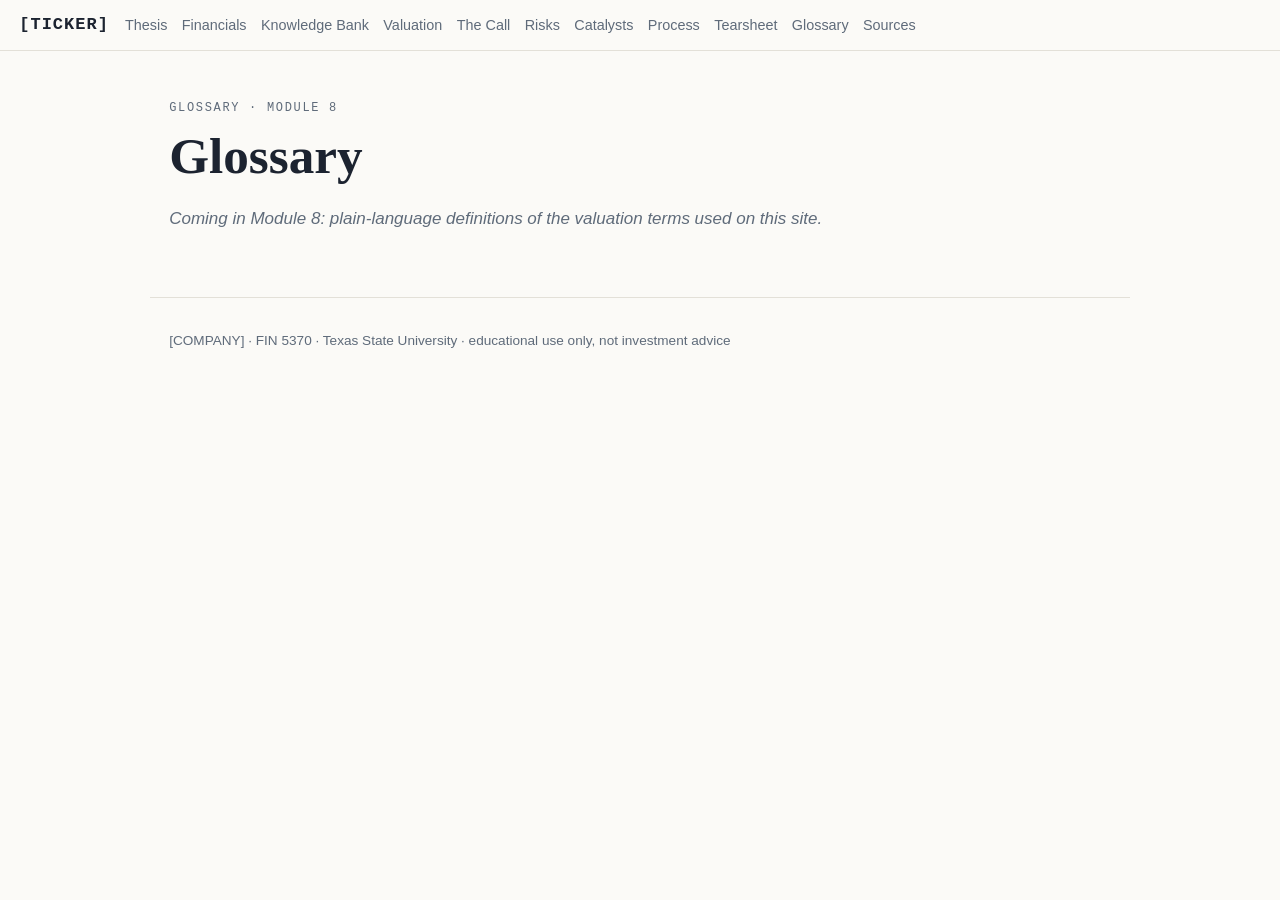
==== site/glossary.html @ bc648e72 "Initial commit" ====
<!doctype html>
<html lang="en">
<head>
  <meta charset="utf-8">
  <meta name="viewport" content="width=device-width, initial-scale=1">
  <title>Glossary</title>
  <link rel="stylesheet" href="styles.css">
</head>
<body>
  <header class="topbar">
    <a class="brand" href="index.html" data-bind="ticker">TICKER</a>
    <nav class="nav" aria-label="Sections">
      <a href="index.html#thesis">Thesis</a>
      <a href="index.html#financials">Financials</a>
      <a href="vault.html">Knowledge Bank</a>
      <a href="index.html#valuation">Valuation</a>
      <a href="index.html#the-call">The Call</a>
      <a href="index.html#risks">Risks</a>
      <a href="index.html#catalysts">Catalysts</a>
      <a href="index.html#process">Process</a>
      <a href="tearsheet.html">Tearsheet</a>
      <a href="glossary.html">Glossary</a>
      <a href="sources.html">Sources</a>
    </nav>
  </header>
  <main class="page">
    <p class="section-label">Glossary · Module 8</p>
    <h1>Glossary</h1>
    <p class="coming">Coming in Module 8: plain-language definitions of the valuation terms used on this site.</p><dl class="glossary"></dl>
  </main>
  <footer class="footer">
    <span data-bind="footerLeft"></span>
    <span data-bind="footerRight"></span>
  </footer>
  <script src="data/financials.js"></script>
  <script src="content.js"></script>
  <script src="app.js"></script>
</body>
</html>
---- site/styles.css ----
/* Change the look of the whole site by editing these variables. */
:root {
  --bg: #fbfaf7;
  --surface: #ffffff;
  --ink: #1c2330;
  --muted: #5f6b7a;
  --line: #e3e0d8;
  --accent: #1f5f8b;
  --accent-ink: #ffffff;
  --reported: #2b7a4b;
  --derived: #b7791f;
  --estimate: #9b3d3d;
  --font-display: Georgia, "Times New Roman", serif;
  --font-body: -apple-system, BlinkMacSystemFont, "Segoe UI", Roboto, Helvetica, Arial, sans-serif;
  --font-mono: "SFMono-Regular", Consolas, "Liberation Mono", Menlo, monospace;
  --max: 980px;
}

* { box-sizing: border-box; }
[hidden] { display: none !important; }
html { scroll-behavior: smooth; scroll-padding-top: 64px; }
body {
  margin: 0;
  background: var(--bg);
  color: var(--ink);
  font-family: var(--font-body);
  font-size: 17px;
  line-height: 1.55;
}
a { color: var(--accent); }
h1, h2, h3 { font-family: var(--font-display); font-weight: 600; line-height: 1.15; margin: 0 0 0.4em; }
h1 { font-size: clamp(2rem, 5vw, 3.2rem); }
h2 { font-size: clamp(1.5rem, 3vw, 2.1rem); }
h3 { font-size: 1.15rem; }
p { margin: 0 0 1em; }
table { border-collapse: collapse; width: 100%; font-size: 0.95rem; }
th, td { text-align: left; padding: 0.45rem 0.6rem; border-bottom: 1px solid var(--line); vertical-align: top; }
th { color: var(--muted); font-weight: 600; font-size: 0.85rem; letter-spacing: 0.02em; }
td.num, th.num { text-align: right; font-variant-numeric: tabular-nums; }
.table-wrap { overflow-x: auto; }

.topbar {
  position: sticky; top: 0; z-index: 10;
  display: flex; align-items: center; gap: 1rem;
  padding: 0.6rem 1.2rem;
  background: rgba(251, 250, 247, 0.92);
  backdrop-filter: blur(6px);
  border-bottom: 1px solid var(--line);
}
.brand { font-family: var(--font-mono); font-weight: 700; text-decoration: none; color: var(--ink); letter-spacing: 0.06em; }
.nav { display: flex; gap: 0.9rem; overflow-x: auto; white-space: nowrap; }
.nav a { color: var(--muted); text-decoration: none; font-size: 0.9rem; padding: 0.25rem 0; }
.nav a.active, .nav a:hover { color: var(--ink); border-bottom: 2px solid var(--accent); }

.hero { max-width: var(--max); margin: 0 auto; padding: 5rem 1.2rem 3rem; }
.eyebrow { font-family: var(--font-mono); font-size: 0.75rem; letter-spacing: 0.14em; text-transform: uppercase; color: var(--muted); }
.hero-meta { color: var(--muted); display: flex; gap: 0.6rem; align-items: center; flex-wrap: wrap; }
.dot { width: 4px; height: 4px; border-radius: 50%; background: var(--muted); display: inline-block; }
.hero-thesis { font-size: 1.35rem; max-width: 40ch; margin-top: 1.2rem; }
.hero-team { color: var(--muted); }
.hero-call { display: inline-block; margin-top: 0.5rem; padding: 0.35rem 0.8rem; border-radius: 999px; background: var(--accent); color: var(--accent-ink); font-weight: 600; }

.section { border-top: 1px solid var(--line); }
.section-inner { max-width: var(--max); margin: 0 auto; padding: 3.5rem 1.2rem; }
.section-label { font-family: var(--font-mono); font-size: 0.75rem; letter-spacing: 0.14em; text-transform: uppercase; color: var(--muted); margin-bottom: 0.6rem; }
.headline { max-width: 26ch; }
.lede { font-size: 1.1rem; max-width: 60ch; color: var(--ink); }
.coming { color: var(--muted); font-style: italic; }
.blocks { display: grid; grid-template-columns: repeat(auto-fit, minmax(240px, 1fr)); gap: 1.2rem; margin: 1.5rem 0; }
.block { background: var(--surface); border: 1px solid var(--line); border-radius: 8px; padding: 1rem 1.1rem; }
.block h3 { margin-bottom: 0.4rem; }
.block p { margin: 0; color: var(--ink); }
.facts { display: flex; flex-wrap: wrap; gap: 0.7rem; margin: 1rem 0 1.5rem; }
.fact { background: var(--surface); border: 1px solid var(--line); border-radius: 8px; padding: 0.6rem 0.9rem; min-width: 150px; }
.fact .value { font-family: var(--font-display); font-size: 1.6rem; display: block; }
.fact .label { color: var(--muted); font-size: 0.85rem; display: block; }
.fact .source { font-family: var(--font-mono); font-size: 0.7rem; color: var(--accent); display: block; margin-top: 0.25rem; }
.tier { display: inline-block; font-family: var(--font-mono); font-size: 0.65rem; letter-spacing: 0.08em; text-transform: uppercase; padding: 0.1rem 0.4rem; border-radius: 4px; color: #fff; margin-left: 0.3rem; vertical-align: middle; }
.tier-R { background: var(--reported); }
.tier-D { background: var(--derived); }
.tier-E { background: var(--estimate); }
.so-what { border-left: 3px solid var(--accent); padding-left: 0.9rem; color: var(--ink); font-size: 1.05rem; max-width: 60ch; }
.still-need { margin-top: 1.5rem; font-size: 0.9rem; color: var(--muted); }
.still-need summary { cursor: pointer; }

.controls { display: grid; grid-template-columns: repeat(auto-fit, minmax(200px, 1fr)); gap: 1rem; margin: 1rem 0; }
.control label { display: block; font-size: 0.85rem; color: var(--muted); }
.control output { font-family: var(--font-mono); font-size: 0.9rem; }
input[type="range"] { width: 100%; accent-color: var(--accent); }

.footer { max-width: var(--max); margin: 0 auto; padding: 2rem 1.2rem 3rem; display: flex; justify-content: space-between; gap: 1rem; flex-wrap: wrap; color: var(--muted); font-size: 0.85rem; border-top: 1px solid var(--line); }

.page { max-width: var(--max); margin: 0 auto; padding: 3rem 1.2rem; }
dl.glossary dt { font-weight: 600; margin-top: 1rem; }
dl.glossary dd { margin: 0.2rem 0 0; color: var(--ink); max-width: 70ch; }

@media (max-width: 640px) {
  body { font-size: 16px; }
  .hero { padding-top: 3rem; }
  .topbar { padding: 0.5rem 0.8rem; }
}

/* shared pieces for the interactive sections */
.btn { font: inherit; font-size: 0.85rem; padding: 0.4rem 0.8rem; border: 1px solid var(--line); background: var(--surface); border-radius: 6px; cursor: pointer; color: var(--ink); }
.btn:hover { border-color: var(--accent); color: var(--accent); }
tr.total td { font-weight: 600; border-top: 2px solid var(--ink); }
.bars { display: flex; gap: 0.6rem; align-items: flex-end; height: 160px; margin: 1.2rem 0 0.4rem; padding-bottom: 1.6rem; position: relative; }
.bar { flex: 1; display: flex; flex-direction: column; justify-content: flex-end; height: 100%; position: relative; }
.bar-fill { background: var(--accent); border-radius: 4px 4px 0 0; min-height: 2px; }
.bar-label { position: absolute; bottom: -1.5rem; left: 0; right: 0; text-align: center; font-family: var(--font-mono); font-size: 0.7rem; color: var(--muted); white-space: nowrap; }
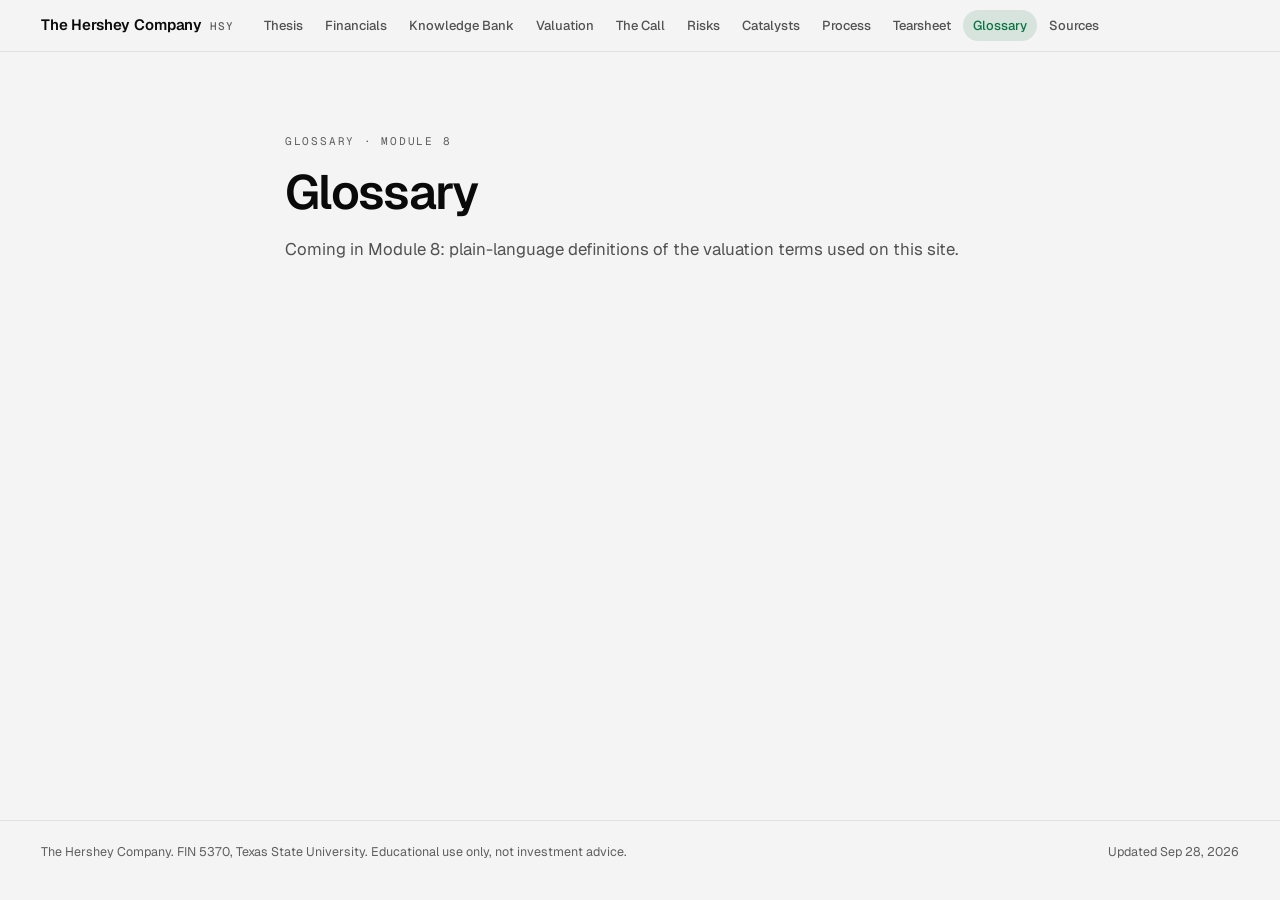
==== commit 9f80bbda: "Module 3: file M2 and M3 memos into the vault (S10 to S14, 29 notes), Knowledge Bank live with topic" ====
--- a/site/glossary.html
+++ b/site/glossary.html
@@ -4,11 +4,14 @@
   <meta charset="utf-8">
   <meta name="viewport" content="width=device-width, initial-scale=1">
   <title>Glossary</title>
+  <link rel="preconnect" href="https://fonts.googleapis.com">
+  <link rel="preconnect" href="https://fonts.gstatic.com" crossorigin>
+  <link rel="stylesheet" href="https://fonts.googleapis.com/css2?family=Geist:wght@400;500;600&family=Geist+Mono:wght@400;500&display=swap">
   <link rel="stylesheet" href="styles.css">
 </head>
 <body>
   <header class="topbar">
-    <a class="brand" href="index.html" data-bind="ticker">TICKER</a>
+    <a class="brand" href="index.html"><span class="name" data-bind="companyName">Company</span><span class="tick" data-bind="ticker">TICKER</span></a>
     <nav class="nav" aria-label="Sections">
       <a href="index.html#thesis">Thesis</a>
       <a href="index.html#financials">Financials</a>
@@ -22,6 +25,7 @@
       <a href="glossary.html">Glossary</a>
       <a href="sources.html">Sources</a>
     </nav>
+    <span class="bar-price" data-bind="barPrice"></span>
   </header>
   <main class="page">
     <p class="section-label">Glossary · Module 8</p>
--- a/site/styles.css
+++ b/site/styles.css
@@ -1,110 +1,247 @@
-/* Change the look of the whole site by editing these variables. */
+/* One palette for the whole site, the Knowledge Bank included (vault.css reads these tokens).
+   Change a token here and every page follows. Brief: skills/site-design/DESIGN.md. */
 :root {
-  --bg: #fbfaf7;
-  --surface: #ffffff;
-  --ink: #1c2330;
-  --muted: #5f6b7a;
-  --line: #e3e0d8;
-  --accent: #1f5f8b;
-  --accent-ink: #ffffff;
-  --reported: #2b7a4b;
-  --derived: #b7791f;
-  --estimate: #9b3d3d;
-  --font-display: Georgia, "Times New Roman", serif;
-  --font-body: -apple-system, BlinkMacSystemFont, "Segoe UI", Roboto, Helvetica, Arial, sans-serif;
-  --font-mono: "SFMono-Regular", Consolas, "Liberation Mono", Menlo, monospace;
-  --max: 980px;
-}
-
-* { box-sizing: border-box; }
+  --bg: #f4f4f4; --bg-deep: #ededed; --surface: #ffffff;
+  --ink: #0a0a0a; --ink-2: #404040; --fg-dim: #525252; --fg-mute: #5f5f5f;
+  --line: rgba(10, 10, 10, 0.08); --line-strong: rgba(10, 10, 10, 0.16);
+  --accent: #0b7340; --accent-soft: rgba(11, 115, 64, 0.12);
+  --reported: #2b7a4b; --derived: #93600f; --estimate: #9b3d3d;
+  --sans: "Geist", system-ui, -apple-system, "Segoe UI", sans-serif;
+  --mono: "Geist Mono", ui-monospace, Menlo, monospace;
+  --radius: 14px;
+  --bar-h: 52px;
+  --gutter: clamp(16px, 3.2vw, 48px);
+  --slide-h: calc(100vh - var(--bar-h));
+  --shadow: 0 1px 2px rgba(10, 10, 10, 0.04), 0 14px 36px -18px rgba(10, 10, 10, 0.18);
+}
+@supports (height: 100svh) { :root { --slide-h: calc(100svh - var(--bar-h)); } }
+
+/* ---------- base ---------- */
+*, *::before, *::after { box-sizing: border-box; }
 [hidden] { display: none !important; }
-html { scroll-behavior: smooth; scroll-padding-top: 64px; }
-body {
-  margin: 0;
-  background: var(--bg);
-  color: var(--ink);
-  font-family: var(--font-body);
-  font-size: 17px;
-  line-height: 1.55;
-}
+html { scroll-padding-top: var(--bar-h); -webkit-text-size-adjust: 100%; }
+@media (prefers-reduced-motion: no-preference) { html { scroll-behavior: smooth; } }
+body { margin: 0; background: var(--bg); color: var(--ink); font-family: var(--sans); font-size: 16px; line-height: 1.5;
+  -webkit-font-smoothing: antialiased; }
+body.kb { line-height: normal; }
 a { color: var(--accent); }
-h1, h2, h3 { font-family: var(--font-display); font-weight: 600; line-height: 1.15; margin: 0 0 0.4em; }
-h1 { font-size: clamp(2rem, 5vw, 3.2rem); }
-h2 { font-size: clamp(1.5rem, 3vw, 2.1rem); }
-h3 { font-size: 1.15rem; }
-p { margin: 0 0 1em; }
-table { border-collapse: collapse; width: 100%; font-size: 0.95rem; }
-th, td { text-align: left; padding: 0.45rem 0.6rem; border-bottom: 1px solid var(--line); vertical-align: top; }
-th { color: var(--muted); font-weight: 600; font-size: 0.85rem; letter-spacing: 0.02em; }
-td.num, th.num { text-align: right; font-variant-numeric: tabular-nums; }
-.table-wrap { overflow-x: auto; }
-
-.topbar {
-  position: sticky; top: 0; z-index: 10;
-  display: flex; align-items: center; gap: 1rem;
-  padding: 0.6rem 1.2rem;
-  background: rgba(251, 250, 247, 0.92);
-  backdrop-filter: blur(6px);
-  border-bottom: 1px solid var(--line);
-}
-.brand { font-family: var(--font-mono); font-weight: 700; text-decoration: none; color: var(--ink); letter-spacing: 0.06em; }
-.nav { display: flex; gap: 0.9rem; overflow-x: auto; white-space: nowrap; }
-.nav a { color: var(--muted); text-decoration: none; font-size: 0.9rem; padding: 0.25rem 0; }
-.nav a.active, .nav a:hover { color: var(--ink); border-bottom: 2px solid var(--accent); }
-
-.hero { max-width: var(--max); margin: 0 auto; padding: 5rem 1.2rem 3rem; }
-.eyebrow { font-family: var(--font-mono); font-size: 0.75rem; letter-spacing: 0.14em; text-transform: uppercase; color: var(--muted); }
-.hero-meta { color: var(--muted); display: flex; gap: 0.6rem; align-items: center; flex-wrap: wrap; }
-.dot { width: 4px; height: 4px; border-radius: 50%; background: var(--muted); display: inline-block; }
-.hero-thesis { font-size: 1.35rem; max-width: 40ch; margin-top: 1.2rem; }
-.hero-team { color: var(--muted); }
-.hero-call { display: inline-block; margin-top: 0.5rem; padding: 0.35rem 0.8rem; border-radius: 999px; background: var(--accent); color: var(--accent-ink); font-weight: 600; }
-
+:focus-visible { outline: 2px solid var(--accent); outline-offset: 2px; }
+h1, h2, h3 { margin: 0; font-weight: 600; letter-spacing: -0.02em; line-height: 1.1; }
+p { margin: 0; }
+.mono { font-family: var(--mono); }
+.card { background: var(--surface); border: 1px solid var(--line); border-radius: var(--radius); }
+
+/* ---------- top bar (every page but the Knowledge Bank) ---------- */
+.topbar { position: sticky; top: 0; z-index: 20; height: var(--bar-h); display: flex; align-items: center; gap: 20px;
+  padding: 0 var(--gutter); border-bottom: 1px solid var(--line);
+  background: var(--bg); background: color-mix(in srgb, var(--bg) 88%, transparent);
+  backdrop-filter: blur(10px); -webkit-backdrop-filter: blur(10px); }
+.brand { display: flex; align-items: baseline; gap: 8px; flex: none; color: var(--ink); text-decoration: none;
+  font-size: 15px; font-weight: 600; letter-spacing: -0.01em; white-space: nowrap; }
+.brand .tick { font-family: var(--mono); font-size: 11px; font-weight: 500; letter-spacing: 0.08em; color: var(--fg-mute); }
+.nav { display: flex; gap: 2px; min-width: 0; overflow-x: auto; scrollbar-width: none; }
+.nav::-webkit-scrollbar { display: none; }
+.nav a { flex: none; padding: 6px 10px; border-radius: 999px; color: var(--fg-dim); text-decoration: none;
+  font-size: 13px; font-weight: 500; white-space: nowrap; transition: background-color 0.15s, color 0.15s; }
+.nav a:hover { color: var(--ink); background: var(--bg-deep); }
+.nav a.active { color: var(--accent); background: var(--accent-soft); }
+.nav a:active { transform: translateY(1px); }
+.bar-price { flex: none; margin-left: auto; font-family: var(--mono); font-size: 12px; color: var(--fg-dim); white-space: nowrap; }
+.bar-price b { color: var(--ink); font-weight: 500; }
+@media (max-width: 1379px) { .bar-price { display: none; } }
+@media (max-width: 899px) { .brand .name { display: none; } .brand .tick { font-size: 13px; color: var(--ink); } .topbar { gap: 12px; } }
+
+/* ---------- buttons and toggles: full pills, press state on every one ---------- */
+.btn { font: inherit; font-size: 13px; font-weight: 500; height: 32px; padding: 0 14px; border-radius: 999px;
+  border: 1px solid var(--line-strong); background: var(--surface); color: var(--ink); cursor: pointer; white-space: nowrap;
+  transition: border-color 0.15s, transform 0.1s; }
+.btn:hover { border-color: var(--ink-2); }
+.btn:active { transform: translateY(1px) scale(0.98); }
+.seg { display: inline-flex; gap: 2px; padding: 3px; border-radius: 999px; background: var(--bg-deep); flex: none; }
+.seg button { font: inherit; font-size: 12.5px; font-weight: 500; padding: 5px 12px; border: 0; border-radius: 999px;
+  background: none; color: var(--fg-dim); cursor: pointer; white-space: nowrap; transition: background-color 0.15s, color 0.15s, transform 0.1s; }
+.seg button:hover { color: var(--ink); }
+.seg button[aria-pressed="true"] { background: var(--surface); color: var(--ink); box-shadow: 0 1px 2px rgba(10, 10, 10, 0.1); }
+.seg button:active { transform: scale(0.97); }
+
+/* ---------- cover ---------- */
+.cover { height: var(--slide-h); max-width: 1440px; margin: 0 auto; padding: clamp(24px, 6vh, 64px) var(--gutter);
+  display: grid; grid-template-columns: minmax(0, 1.15fr) minmax(0, 1fr); gap: clamp(28px, 5vw, 88px); align-items: center; }
+.cover-label { font-family: var(--mono); font-size: 11px; letter-spacing: 0.16em; text-transform: uppercase; color: var(--fg-mute);
+  margin-bottom: clamp(12px, 2.6vh, 26px); }
+.cover h1 { font-size: clamp(2.4rem, min(6.2vw, 9.5vh), 5.4rem); letter-spacing: -0.04em; line-height: 1.02; max-width: 12ch; }
+.cover-thesis { margin-top: clamp(16px, 3.2vh, 30px); font-size: clamp(1.1rem, 2.7vh, 1.5rem); line-height: 1.35;
+  color: var(--ink-2); max-width: 30ch; }
+.cover-team { margin-top: clamp(14px, 3vh, 28px); font-size: 14px; color: var(--fg-dim); }
+.cover-card { padding: clamp(18px, 3.2vh, 30px); display: flex; flex-direction: column; gap: clamp(14px, 2.6vh, 24px);
+  box-shadow: var(--shadow); }
+.kv { display: grid; grid-template-columns: 1fr 1fr; column-gap: 20px; margin: 0; }
+.kv div { padding: clamp(8px, 1.4vh, 12px) 0; border-top: 1px solid var(--line); min-width: 0; }
+.kv dt { font-family: var(--mono); font-size: 11px; color: var(--fg-mute); }
+.kv dd { margin: 3px 0 0; font-size: clamp(14px, 2vh, 16px); font-weight: 500; }
+.kv dd small { display: block; font-family: var(--mono); font-size: 11px; font-weight: 400; color: var(--fg-mute); }
+.mini-head { display: flex; justify-content: space-between; align-items: baseline; gap: 12px; font-size: 13px; font-weight: 600; }
+.key { display: inline-flex; align-items: center; gap: 6px; font-family: var(--mono); font-size: 11px; font-weight: 400; color: var(--fg-mute); }
+.key i { display: inline-block; width: 8px; height: 8px; margin-left: 6px; }
+.key .k-a { background: var(--ink); } .key .k-f { background: var(--accent); }
+.mini-chart { position: relative; height: clamp(110px, 22vh, 210px); margin-top: 10px; }
+.mini-chart svg { position: absolute; inset: 0; width: 100%; height: 100%; overflow: visible; }
+
+/* ---------- sections: one screen each, like a slide ---------- */
 .section { border-top: 1px solid var(--line); }
-.section-inner { max-width: var(--max); margin: 0 auto; padding: 3.5rem 1.2rem; }
-.section-label { font-family: var(--font-mono); font-size: 0.75rem; letter-spacing: 0.14em; text-transform: uppercase; color: var(--muted); margin-bottom: 0.6rem; }
-.headline { max-width: 26ch; }
-.lede { font-size: 1.1rem; max-width: 60ch; color: var(--ink); }
-.coming { color: var(--muted); font-style: italic; }
-.blocks { display: grid; grid-template-columns: repeat(auto-fit, minmax(240px, 1fr)); gap: 1.2rem; margin: 1.5rem 0; }
-.block { background: var(--surface); border: 1px solid var(--line); border-radius: 8px; padding: 1rem 1.1rem; }
-.block h3 { margin-bottom: 0.4rem; }
-.block p { margin: 0; color: var(--ink); }
-.facts { display: flex; flex-wrap: wrap; gap: 0.7rem; margin: 1rem 0 1.5rem; }
-.fact { background: var(--surface); border: 1px solid var(--line); border-radius: 8px; padding: 0.6rem 0.9rem; min-width: 150px; }
-.fact .value { font-family: var(--font-display); font-size: 1.6rem; display: block; }
-.fact .label { color: var(--muted); font-size: 0.85rem; display: block; }
-.fact .source { font-family: var(--font-mono); font-size: 0.7rem; color: var(--accent); display: block; margin-top: 0.25rem; }
-.tier { display: inline-block; font-family: var(--font-mono); font-size: 0.65rem; letter-spacing: 0.08em; text-transform: uppercase; padding: 0.1rem 0.4rem; border-radius: 4px; color: #fff; margin-left: 0.3rem; vertical-align: middle; }
-.tier-R { background: var(--reported); }
-.tier-D { background: var(--derived); }
-.tier-E { background: var(--estimate); }
-.so-what { border-left: 3px solid var(--accent); padding-left: 0.9rem; color: var(--ink); font-size: 1.05rem; max-width: 60ch; }
-.still-need { margin-top: 1.5rem; font-size: 0.9rem; color: var(--muted); }
-.still-need summary { cursor: pointer; }
-
-.controls { display: grid; grid-template-columns: repeat(auto-fit, minmax(200px, 1fr)); gap: 1rem; margin: 1rem 0; }
-.control label { display: block; font-size: 0.85rem; color: var(--muted); }
-.control output { font-family: var(--font-mono); font-size: 0.9rem; }
-input[type="range"] { width: 100%; accent-color: var(--accent); }
-
-.footer { max-width: var(--max); margin: 0 auto; padding: 2rem 1.2rem 3rem; display: flex; justify-content: space-between; gap: 1rem; flex-wrap: wrap; color: var(--muted); font-size: 0.85rem; border-top: 1px solid var(--line); }
-
-.page { max-width: var(--max); margin: 0 auto; padding: 3rem 1.2rem; }
-dl.glossary dt { font-weight: 600; margin-top: 1rem; }
-dl.glossary dd { margin: 0.2rem 0 0; color: var(--ink); max-width: 70ch; }
-
-@media (max-width: 640px) {
-  body { font-size: 16px; }
-  .hero { padding-top: 3rem; }
-  .topbar { padding: 0.5rem 0.8rem; }
-}
-
-/* shared pieces for the interactive sections */
-.btn { font: inherit; font-size: 0.85rem; padding: 0.4rem 0.8rem; border: 1px solid var(--line); background: var(--surface); border-radius: 6px; cursor: pointer; color: var(--ink); }
-.btn:hover { border-color: var(--accent); color: var(--accent); }
-tr.total td { font-weight: 600; border-top: 2px solid var(--ink); }
-.bars { display: flex; gap: 0.6rem; align-items: flex-end; height: 160px; margin: 1.2rem 0 0.4rem; padding-bottom: 1.6rem; position: relative; }
-.bar { flex: 1; display: flex; flex-direction: column; justify-content: flex-end; height: 100%; position: relative; }
-.bar-fill { background: var(--accent); border-radius: 4px 4px 0 0; min-height: 2px; }
-.bar-label { position: absolute; bottom: -1.5rem; left: 0; right: 0; text-align: center; font-family: var(--font-mono); font-size: 0.7rem; color: var(--muted); white-space: nowrap; }
+.section.alt { background: var(--surface); }
+.section.live { height: var(--slide-h); }
+.section-inner { height: 100%; max-width: 1440px; margin: 0 auto; display: flex; flex-direction: column;
+  gap: clamp(14px, 3vh, 32px); padding: clamp(20px, 4.4vh, 48px) var(--gutter) clamp(14px, 2.8vh, 28px); }
+.section-inner.text { justify-content: center; }
+.s-head { display: grid; grid-template-columns: minmax(0, 1.1fr) minmax(0, 1fr); gap: clamp(20px, 4vw, 64px); align-items: end; }
+.s-head h2 { font-size: clamp(1.6rem, min(3.4vw, 5.2vh), 2.9rem); letter-spacing: -0.035em; max-width: 20ch; }
+.lede { margin-top: clamp(8px, 1.6vh, 14px); font-size: clamp(0.92rem, 2vh, 1.08rem); line-height: 1.45; color: var(--ink-2); max-width: 62ch; }
+.stats { display: grid; grid-template-columns: repeat(var(--n, 3), minmax(0, 1fr)); }
+.stat { padding: 2px clamp(12px, 1.5vw, 22px); border-left: 1px solid var(--line-strong); min-width: 0; }
+.stat:first-child { border-left: 0; padding-left: 0; }
+.stat-value { display: flex; align-items: center; gap: 8px; font-size: clamp(1.4rem, min(2.5vw, 4.2vh), 2.2rem); font-weight: 600;
+  letter-spacing: -0.03em; line-height: 1.1; font-variant-numeric: tabular-nums; }
+.stat-label { margin-top: 4px; font-size: 13px; line-height: 1.35; color: var(--fg-dim); }
+.stat-src { display: inline-block; margin-top: 6px; font-family: var(--mono); font-size: 11px; color: var(--accent); text-decoration: none; }
+.stat-src:hover { text-decoration: underline; }
+.tier { flex: none; font-family: var(--mono); font-size: 10px; font-weight: 500; letter-spacing: 0.06em; line-height: 1;
+  padding: 3px 6px; border-radius: 999px; color: #fff; }
+.tier-R { background: var(--reported); } .tier-D { background: var(--derived); } .tier-E { background: var(--estimate); }
+.s-body { min-height: 0; }
+.section-inner.custom .s-body { flex: 1; display: flex; flex-direction: column; }
+.blocks { display: grid; grid-template-columns: repeat(var(--n, 4), minmax(0, 1fr)); gap: clamp(16px, 2.4vw, 40px); }
+.block { border-top: 1px solid var(--line-strong); padding-top: clamp(10px, 1.8vh, 16px); }
+.block h3 { font-size: 15px; letter-spacing: -0.01em; margin-bottom: 8px; }
+.block p { font-size: clamp(0.84rem, 1.9vh, 0.97rem); line-height: 1.5; color: var(--ink-2); }
+.s-foot { display: flex; align-items: center; justify-content: space-between; gap: 24px;
+  padding-top: clamp(10px, 1.8vh, 16px); border-top: 1px solid var(--line); }
+.so-what { font-size: clamp(0.9rem, 2vh, 1.04rem); font-weight: 500; line-height: 1.4; color: var(--ink); max-width: 84ch; }
+
+/* "numbers we still need": a pop-out that opens upward and never grows the section */
+.need { position: relative; flex: none; margin-left: auto; }
+.need summary { list-style: none; cursor: pointer; font-family: var(--mono); font-size: 12px; color: var(--fg-dim);
+  padding: 6px 12px; border: 1px solid var(--line-strong); border-radius: 999px; white-space: nowrap; transition: transform 0.1s; }
+.need summary::-webkit-details-marker { display: none; }
+.need summary:active { transform: scale(0.98); }
+.need[open] summary { color: var(--ink); background: var(--bg-deep); }
+.pop { position: absolute; z-index: 6; bottom: calc(100% + 8px); background: var(--surface); border: 1px solid var(--line-strong);
+  border-radius: var(--radius); box-shadow: var(--shadow); padding: 14px 16px; overflow: auto; }
+.need .pop { right: 0; width: min(440px, 86vw); max-height: 50vh; }
+.pop ul { margin: 0; padding-left: 18px; }
+.pop li { font-size: 13px; line-height: 1.45; color: var(--ink-2); margin-bottom: 6px; }
+.pop li:last-child { margin-bottom: 0; }
+
+/* sections not built yet: a thin band */
+.section.band .section-inner { height: auto; flex-direction: row; align-items: baseline; justify-content: space-between;
+  gap: 16px; padding-top: 18px; padding-bottom: 18px; }
+.band-title { font-size: 17px; letter-spacing: -0.01em; }
+.band-note { font-family: var(--mono); font-size: 12px; color: var(--fg-mute); }
+
+/* ---------- Financials: chart card and driver card ---------- */
+.fin-body { flex: 1; min-height: 0; display: grid; grid-template-columns: minmax(0, 1.7fr) minmax(0, 1fr); gap: clamp(14px, 1.6vw, 24px); }
+.fin-card { min-height: 0; display: flex; flex-direction: column; padding: clamp(12px, 2.2vh, 22px) clamp(14px, 1.6vw, 24px); }
+.fin-card-top { display: flex; align-items: center; justify-content: space-between; gap: 12px; margin-bottom: clamp(6px, 1.2vh, 12px); }
+.fin-card-title { font-size: 14px; font-weight: 600; letter-spacing: -0.01em; }
+.chart-area { position: relative; flex: 1; min-height: 120px; }
+.chart-area > svg { position: absolute; inset: 0; width: 100%; height: 100%; display: block; overflow: visible; }
+.chart-legend { margin-top: clamp(6px, 1.2vh, 10px); font-family: var(--mono); font-size: 11px; line-height: 1.45; color: var(--fg-mute); }
+.chart-legend a { color: var(--accent); text-decoration: none; }
+.tip { position: absolute; z-index: 4; pointer-events: none; min-width: 168px; padding: 10px 12px; border-radius: var(--radius);
+  background: var(--ink); color: #fff; font-family: var(--mono); font-size: 12px; line-height: 1.55; box-shadow: var(--shadow); }
+.tip b { display: block; font-family: var(--sans); font-size: 13px; font-weight: 600; margin-bottom: 4px; }
+.tip span { display: flex; justify-content: space-between; gap: 14px; }
+.tip span i { font-style: normal; color: #d4d4d4; }
+
+/* chart marks (SVG reads the tokens through classes) */
+.c-actual { fill: var(--ink); } .c-fore { fill: var(--accent); }
+.c-light { fill-opacity: 0.38; }
+.c-wash { fill: var(--accent-soft); fill-opacity: 0.55; }
+.c-div { stroke: var(--line-strong); stroke-width: 1; stroke-dasharray: 4 4; }
+.c-base { stroke: var(--line-strong); stroke-width: 1; }
+.c-hover { fill: var(--line); fill-opacity: 0.4; }
+.c-margin { fill: none; stroke: var(--derived); stroke-width: 2; }
+.c-margin-pt { fill: var(--surface); stroke: var(--derived); stroke-width: 2; }
+.c-margin-lab { fill: var(--derived); }
+.t-val { font-family: var(--mono); font-size: 11px; fill: var(--ink-2); }
+.t-x { font-family: var(--mono); font-size: 11px; fill: var(--fg-dim); }
+.t-note { font-family: var(--mono); font-size: 10.5px; fill: var(--fg-mute); }
+.t-fore { font-family: var(--mono); font-size: 10px; letter-spacing: 0.12em; fill: var(--accent); }
+
+.fin-table-wrap { position: absolute; inset: 0; overflow: auto; display: flex; align-items: center; }
+.fin-table { width: 100%; border-collapse: collapse; font-size: clamp(12px, 1.9vh, 14px); font-variant-numeric: tabular-nums; }
+.fin-table th, .fin-table td { padding: clamp(5px, 1.2vh, 10px) 8px; text-align: right; white-space: nowrap; }
+.fin-table thead th { font-family: var(--mono); font-size: 11.5px; font-weight: 500; color: var(--fg-dim); border-bottom: 1px solid var(--line-strong); }
+.fin-table thead th.f { color: var(--accent); }
+.fin-table tbody th { text-align: left; font-weight: 500; color: var(--ink-2); }
+.fin-table tbody tr + tr th, .fin-table tbody tr + tr td { border-top: 1px solid var(--line); }
+.fin-table td.f { background: rgba(11, 115, 64, 0.05); }
+
+.drv-card { container-type: inline-size; }
+.drv-grid { display: grid; grid-template-columns: minmax(9.6rem, 1.2fr) 3.3rem 3.4rem minmax(64px, 1fr); column-gap: 10px; align-items: center; }
+.drv-cols { font-family: var(--mono); font-size: 10.5px; color: var(--fg-mute); padding-bottom: 4px; }
+.drv-cols span:nth-child(2), .drv-cols span:nth-child(3) { text-align: right; }
+.drv { position: relative; padding: clamp(4px, 1.05vh, 9px) 0; border-top: 1px solid var(--line); }
+.drv-name { display: flex; align-items: center; gap: 6px; min-width: 0; font-size: 13px; font-weight: 500; }
+.drv-name label { overflow: hidden; text-overflow: ellipsis; white-space: nowrap; }
+.why { flex: none; font-family: var(--mono); font-size: 10.5px; line-height: 1; padding: 4px 7px; border-radius: 999px;
+  border: 1px solid var(--line-strong); background: none; color: var(--fg-dim); cursor: pointer; transition: transform 0.1s; }
+.why:hover, .why[aria-expanded="true"] { color: var(--accent); border-color: var(--accent); }
+.why:active { transform: scale(0.95); }
+.drv-wb { font-family: var(--mono); font-size: 12px; color: var(--fg-mute); text-align: right; }
+.drv-now { font-family: var(--mono); font-size: 12.5px; font-weight: 500; color: var(--accent); text-align: right; }
+.drv input[type="range"] { width: 100%; margin: 0; accent-color: var(--accent); cursor: pointer; }
+.drv .pop { left: 0; right: 0; max-height: min(320px, 46vh); }
+.pop h4 { margin: 0 0 6px; font-size: 13px; font-weight: 600; }
+.pop p { font-size: 13px; line-height: 1.45; color: var(--ink-2); margin-bottom: 6px; }
+.pop .pop-src { font-family: var(--mono); font-size: 11px; color: var(--accent); text-decoration: none; }
+@container (max-width: 360px) {
+  .drv-grid { grid-template-columns: minmax(0, 1fr) 3.3rem 3.4rem; }
+  .drv input[type="range"] { grid-column: 1 / -1; margin-top: 4px; }
+  .drv-cols span:last-child { display: none; }
+}
+.drv-foot { margin-top: auto; padding-top: clamp(8px, 1.4vh, 12px); border-top: 1px solid var(--line);
+  display: flex; align-items: center; justify-content: space-between; gap: 12px; }
+.check { display: flex; align-items: flex-start; gap: 8px; font-size: 12.5px; line-height: 1.4; color: var(--ink-2); }
+.check-dot { flex: none; width: 8px; height: 8px; margin-top: 5px; border-radius: 999px; background: var(--accent); }
+.check-dot.moved { background: var(--derived); }
+
+/* ---------- reading pages: Tearsheet, Glossary, Sources ---------- */
+.page { max-width: 72ch; margin: 0 auto; padding: clamp(40px, 9vh, 96px) var(--gutter); min-height: calc(var(--slide-h) - 80px); }
+.page .section-label { font-family: var(--mono); font-size: 11px; letter-spacing: 0.16em; text-transform: uppercase; color: var(--fg-mute); margin-bottom: 16px; }
+.page h1 { font-size: clamp(2rem, 4.4vw, 3rem); letter-spacing: -0.035em; margin-bottom: 18px; }
+.coming { color: var(--fg-dim); font-size: 1.05rem; line-height: 1.6; }
+dl.glossary dt { font-weight: 600; margin-top: 18px; }
+dl.glossary dd { margin: 4px 0 0; color: var(--ink-2); }
+
+.footer { max-width: 1440px; margin: 0 auto; padding: 22px var(--gutter) 30px; display: flex; justify-content: space-between;
+  gap: 16px; flex-wrap: wrap; border-top: 1px solid var(--line); font-size: 12.5px; color: var(--fg-mute); }
+
+/* ---------- slide navigation: proximity snap on slide-size screens ---------- */
+@media (min-width: 900px) and (min-height: 600px) {
+  html:has(body.deck) { scroll-snap-type: y proximity; }
+  .cover, .section.live { scroll-snap-align: start; }
+}
+
+/* ---------- below 900 wide or 600 tall: sections grow to fit and stack ---------- */
+@media (max-width: 899px), (max-height: 599px) {
+  .cover, .section.live { height: auto; }
+  .cover { grid-template-columns: minmax(0, 1fr); padding-top: 40px; padding-bottom: 40px; }
+  .section-inner { height: auto; padding-top: 36px; padding-bottom: 28px; }
+  .s-head { grid-template-columns: minmax(0, 1fr); align-items: start; }
+  .blocks { grid-template-columns: repeat(2, minmax(0, 1fr)); }
+  .fin-body { grid-template-columns: minmax(0, 1fr); }
+  .chart-area { height: 300px; flex: none; }
+  .s-foot { flex-direction: column; align-items: flex-start; }
+  .need { margin-left: 0; }
+  .need .pop { left: 0; right: auto; }
+}
+@media (max-width: 600px) {
+  .blocks { grid-template-columns: minmax(0, 1fr); }
+  .stats { grid-template-columns: minmax(0, 1fr); }
+  .stat, .stat:first-child { border-left: 0; padding: 10px 0; border-top: 1px solid var(--line-strong); }
+  .kv { grid-template-columns: minmax(0, 1fr); }
+  .fin-card-top { flex-wrap: wrap; }
+  .section.band .section-inner { flex-direction: column; gap: 4px; }
+}
+@media (prefers-reduced-motion: reduce) { *, *::before, *::after { transition: none !important; } }
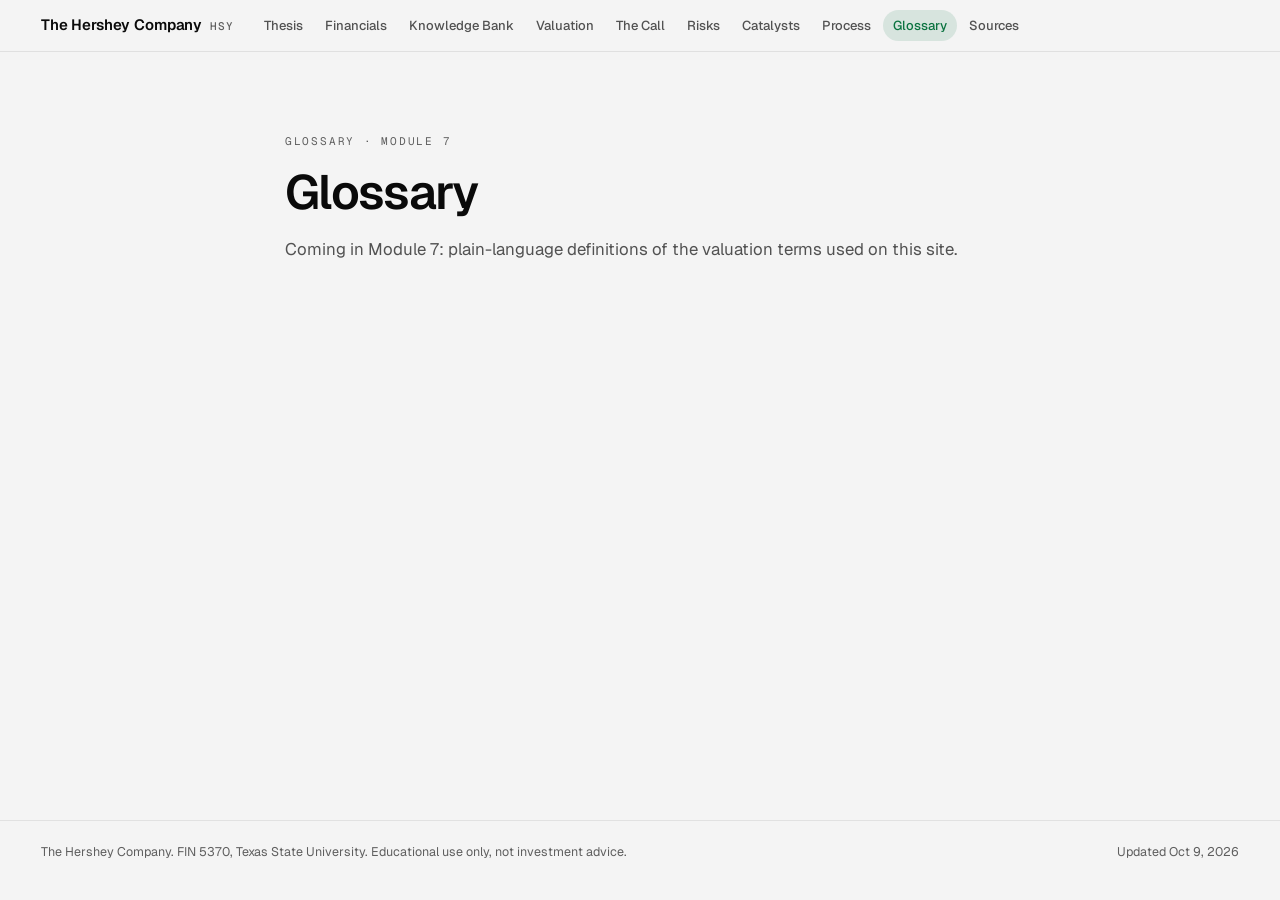
==== commit ecdb4d20: "No Module 8: Tearsheet removed from the site and nav; Glossary and Sources move to Module 7; Module " ====
--- a/site/glossary.html
+++ b/site/glossary.html
@@ -21,16 +21,15 @@
       <a href="index.html#risks">Risks</a>
       <a href="index.html#catalysts">Catalysts</a>
       <a href="index.html#process">Process</a>
-      <a href="tearsheet.html">Tearsheet</a>
       <a href="glossary.html">Glossary</a>
       <a href="sources.html">Sources</a>
     </nav>
     <span class="bar-price" data-bind="barPrice"></span>
   </header>
   <main class="page">
-    <p class="section-label">Glossary · Module 8</p>
+    <p class="section-label">Glossary · Module 7</p>
     <h1>Glossary</h1>
-    <p class="coming">Coming in Module 8: plain-language definitions of the valuation terms used on this site.</p><dl class="glossary"></dl>
+    <p class="coming">Coming in Module 7: plain-language definitions of the valuation terms used on this site.</p><dl class="glossary"></dl>
   </main>
   <footer class="footer">
     <span data-bind="footerLeft"></span>
--- a/site/styles.css
+++ b/site/styles.css
@@ -206,7 +206,7 @@
 .check-dot { flex: none; width: 8px; height: 8px; margin-top: 5px; border-radius: 999px; background: var(--accent); }
 .check-dot.moved { background: var(--derived); }
 
-/* ---------- reading pages: Tearsheet, Glossary, Sources ---------- */
+/* ---------- reading pages: Glossary, Sources ---------- */
 .page { max-width: 72ch; margin: 0 auto; padding: clamp(40px, 9vh, 96px) var(--gutter); min-height: calc(var(--slide-h) - 80px); }
 .page .section-label { font-family: var(--mono); font-size: 11px; letter-spacing: 0.16em; text-transform: uppercase; color: var(--fg-mute); margin-bottom: 16px; }
 .page h1 { font-size: clamp(2rem, 4.4vw, 3rem); letter-spacing: -0.035em; margin-bottom: 18px; }
@@ -245,3 +245,209 @@
   .section.band .section-inner { flex-direction: column; gap: 4px; }
 }
 @media (prefers-reduced-motion: reduce) { *, *::before, *::after { transition: none !important; } }
+
+/* Valuation */
+.val-body { flex: 1; min-height: 0; display: grid; grid-template-columns: minmax(0, 1.05fr) minmax(0, 1fr) minmax(0, 1.3fr); gap: clamp(12px, 1.4vw, 22px); }
+.val-card { container-type: inline-size; }
+#valuation .s-head h2 { max-width: none; }
+.val-grid { grid-template-columns: max-content 3.4rem 3.4rem minmax(48px, 1fr); }
+@container (max-width: 270px) {
+  .val-grid { grid-template-columns: minmax(0, 1fr) 3.4rem 3.4rem; }
+  .val-grid input[type="range"] { grid-column: 1 / -1; margin-top: 4px; }
+  .val-grid.drv-cols span:last-child { display: none; }
+}
+.val-line { margin-top: clamp(6px, 1.4vh, 12px); font-size: clamp(11.5px, 1.75vh, 13px); line-height: 1.42; color: var(--ink-2); }
+.val-sens { padding-top: clamp(6px, 1.2vh, 10px); border-top: 1px solid var(--line); font-weight: 500; color: var(--ink); }
+.val-hero { display: grid; grid-template-columns: repeat(3, minmax(0, 1fr)); padding-bottom: clamp(6px, 1.4vh, 12px); border-bottom: 1px solid var(--line-strong); }
+.val-hero-item { padding-left: clamp(8px, 1vw, 14px); border-left: 1px solid var(--line); min-width: 0; }
+.val-hero-item:first-child { padding-left: 0; border-left: 0; }
+.val-hero-label { font-family: var(--mono); font-size: 10.5px; color: var(--fg-mute); white-space: nowrap; overflow: hidden; text-overflow: ellipsis; }
+.val-big { margin-top: 2px; font-size: clamp(1rem, min(1.55vw, 3.4vh), 1.6rem); font-weight: 600; letter-spacing: -0.03em; line-height: 1.15;
+  color: var(--accent); font-variant-numeric: tabular-nums; white-space: nowrap; }
+.val-price .val-big { color: var(--ink); }
+.val-up { font-family: var(--mono); font-size: clamp(10px, 1.5vh, 11px); color: var(--fg-dim); white-space: nowrap; overflow: hidden; text-overflow: ellipsis; }
+.val-bridge { flex: 1; min-height: 0; display: flex; align-items: center; }
+.val-table { width: 100%; border-collapse: collapse; font-size: clamp(11.5px, 1.8vh, 13.5px); font-variant-numeric: tabular-nums; }
+.val-table th, .val-table td { padding: clamp(2px, 0.75vh, 7px) 6px; text-align: right; white-space: nowrap; }
+.val-table th:first-child { padding-left: 0; }
+.val-table thead th { font-family: var(--mono); font-size: 11px; font-weight: 500; color: var(--fg-dim); border-bottom: 1px solid var(--line-strong); }
+.val-table thead th:first-child { text-align: left; }
+.val-table tbody th { text-align: left; font-weight: 500; color: var(--ink-2); }
+.val-table tbody tr + tr th, .val-table tbody tr + tr td { border-top: 1px solid var(--line); }
+.val-table tr.sum th, .val-table tr.sum td { color: var(--ink); font-weight: 600; }
+.val-table tr.total th, .val-table tr.total td { color: var(--accent); font-weight: 600; border-top: 1px solid var(--line-strong); }
+.val-heat-wrap { flex: 1; min-height: 0; display: flex; flex-direction: column; justify-content: center; }
+.val-axis { font-family: var(--mono); font-size: 10.5px; color: var(--fg-mute); margin-bottom: 4px; text-align: right; }
+.val-heat { width: 100%; border-collapse: separate; border-spacing: 3px; table-layout: fixed; font-variant-numeric: tabular-nums; }
+.val-heat th { font-family: var(--mono); font-size: 11px; font-weight: 500; color: var(--fg-dim); padding: 2px 4px; text-align: center; }
+.val-heat th.corner { width: 3.4rem; text-align: left; color: var(--fg-mute); }
+.val-heat tbody th { text-align: left; }
+.val-heat td { height: clamp(24px, 5vh, 50px); padding: 0 4px; text-align: center; font-family: var(--mono);
+  font-size: clamp(10.5px, 1.65vh, 12.5px); color: var(--ink); white-space: nowrap; overflow: hidden; text-overflow: ellipsis; }
+.val-heat td.near { outline: 2px solid var(--ink); outline-offset: -2px; font-weight: 600; }
+@media (max-width: 899px), (max-height: 599px) {
+  .val-body { grid-template-columns: minmax(0, 1fr); }
+  .val-heat-wrap, .val-bridge { flex: none; }
+}
+@media (max-width: 600px) {
+  .val-heat { border-spacing: 2px; }
+  .val-heat th.corner { width: 2.6rem; }
+  .val-heat th { padding: 2px 1px; font-size: 10px; }
+  .val-heat td { padding: 0 1px; font-size: 10.5px; }
+}
+.val-scen th, .val-scen td { padding-left: 4px; padding-right: 4px; }
+.val-scen td.ps { font-weight: 600; color: var(--ink); }
+.val-scen tr.picked th, .val-scen tr.picked td { background: var(--accent-soft); }
+.scen-btn { font: inherit; font-weight: 600; padding: 3px 10px; border-radius: 999px; border: 1px solid var(--line-strong);
+  background: var(--surface); color: var(--ink); cursor: pointer; white-space: nowrap; transition: border-color 0.15s, transform 0.1s; }
+.scen-btn:hover { border-color: var(--ink-2); }
+.scen-btn[aria-pressed="true"] { border-color: var(--accent); color: var(--accent); }
+.scen-btn:active { transform: scale(0.97); }
+.val-reasons { margin: clamp(6px, 1.4vh, 12px) 0 0; padding-left: 16px; font-size: clamp(11px, 1.6vh, 12.5px); line-height: 1.38; color: var(--ink-2); }
+.val-reasons li { margin-bottom: 3px; }
+.val-reasons b { color: var(--ink); font-weight: 600; }
+.val-reasons .pop-src { margin-left: 2px; }
+.val-scen-wrap { max-width: 100%; overflow-x: auto; }
+.val-scen-wrap { flex: none; }
+.val-scen th, .val-scen td { padding-top: clamp(2px, 0.6vh, 6px); padding-bottom: clamp(2px, 0.6vh, 6px); }
+.scen-btn { font-size: 12px; padding: 2px 9px; }
+.val-heat-wrap.scen { justify-content: flex-start; padding-top: clamp(2px, 0.6vh, 6px); }
+.val-reasons { margin-top: clamp(4px, 1vh, 10px); font-size: clamp(10.5px, 1.55vh, 12.5px); }
+.scen-btn { font-size: 11.5px; line-height: 1.25; padding: 1px 8px; }
+.val-scen th, .val-scen td { padding-top: clamp(1px, 0.4vh, 5px); padding-bottom: clamp(1px, 0.4vh, 5px); }
+
+/* The Call */
+.call-body { flex: 1; min-height: 0; display: grid; grid-template-columns: minmax(0, 1fr) minmax(0, 1.3fr) minmax(0, 1fr); gap: clamp(12px, 1.4vw, 22px); }
+.call-card { container-type: inline-size; position: relative; }
+#the-call .s-head h2 { max-width: none; }
+.call-pop-wrap { position: relative; flex: none; display: flex; }
+.call-pop-wrap .why { font-size: 11.5px; padding: 5px 10px; }
+.call-pop { width: min(440px, 84vw, calc(100cqw - 8px)); max-height: min(400px, 56vh); }
+.call-pop.down { top: calc(100% + 8px); bottom: auto; right: 0; }
+.call-pop.up { bottom: calc(100% + 8px); right: 0; }
+.call-pop ul { margin-bottom: 10px; }
+.call-pop h4 + ul { margin-top: 0; }
+.call-pop p + p { margin-top: 8px; }
+.call-pop p b { color: var(--ink); }
+.call-pop li b { color: var(--ink); font-weight: 600; }
+.call-by { font-family: var(--mono); font-size: 11px; color: var(--fg-mute); }
+.call-table-wrap { flex: 1; min-height: 0; display: flex; align-items: flex-start; overflow-x: auto; padding-top: clamp(2px, 1vh, 10px); }
+.call-peer-table th, .call-peer-table td { padding-top: clamp(4px, 1.35vh, 12px); padding-bottom: clamp(4px, 1.35vh, 12px); }
+.call-peer-table td { font-family: var(--mono); font-size: clamp(11.5px, 1.75vh, 13px); }
+.call-peer-table tr.co th, .call-peer-table tr.co td { color: var(--ink); font-weight: 600; }
+.call-peer-table tr.sum th, .call-peer-table tr.sum td { border-top: 1px solid var(--line-strong); color: var(--ink); font-weight: 600; }
+.call-peer-table tr.diff th, .call-peer-table tr.diff td { color: var(--accent); font-weight: 600; cursor: help; }
+.call-range { min-height: 190px; }
+.c-band { fill: var(--accent-soft); }
+.c-grid { stroke: var(--line); stroke-width: 1; }
+.c-price { stroke: var(--ink); stroke-width: 1.5; stroke-dasharray: 3 3; }
+.c-row { fill: transparent; }
+.c-row:hover { fill: var(--line); fill-opacity: 0.5; }
+.c-bar-dcf { fill: var(--ink); }
+.c-bar-mult { fill: var(--fg-mute); fill-opacity: 0.5; }
+.c-bar-wtd { fill: var(--accent); }
+.t-bar { font-family: var(--sans); font-size: 12px; fill: var(--ink-2); }
+.t-bar.wtd, .t-val.wtd { fill: var(--accent); font-weight: 600; }
+.t-band { font-family: var(--mono); font-size: 10.5px; fill: var(--accent); }
+.t-price { font-family: var(--mono); font-size: 10.5px; fill: var(--ink); }
+.call-rec { display: flex; align-items: center; justify-content: space-between; gap: 10px;
+  margin-top: clamp(6px, 1.2vh, 10px); padding-top: clamp(6px, 1.2vh, 10px); border-top: 1px solid var(--line); }
+.call-rec p { font-size: 13px; line-height: 1.35; color: var(--ink-2); }
+.call-w-grid { display: grid; grid-template-columns: 3.4rem minmax(4rem, 1fr) minmax(4rem, 1fr) 2.6rem minmax(56px, 1.2fr); column-gap: 10px; align-items: center; }
+.call-w-grid > :nth-child(2), .call-w-grid > :nth-child(3), .call-w-grid > :nth-child(4) { text-align: right; }
+.call-w-row { padding: clamp(4px, 1.1vh, 9px) 0; border-top: 1px solid var(--line); }
+.call-w-row label { font-size: 13px; font-weight: 600; }
+.call-w-row .ps { font-family: var(--mono); font-size: 12.5px; color: var(--ink); }
+.call-w-row output { font-family: var(--mono); font-size: 12.5px; font-weight: 500; color: var(--accent); }
+.call-w-row input[type="range"] { width: 100%; margin: 0; accent-color: var(--accent); cursor: pointer; }
+.call-weighted { flex: 1; min-height: 0; display: flex; align-items: center; }
+.call-hero { width: 100%; grid-template-columns: repeat(2, minmax(0, 1fr)); border-bottom: 0; border-top: 1px solid var(--line-strong);
+  padding-top: clamp(8px, 1.6vh, 14px); padding-bottom: 0; }
+.call-hero .val-big { font-size: clamp(1.4rem, min(2.3vw, 5vh), 2.3rem); }
+@container (max-width: 300px) {
+  .call-w-grid { grid-template-columns: 3.2rem minmax(0, 1fr) minmax(0, 1fr) 2.6rem; }
+  .call-w-row input[type="range"] { grid-column: 1 / -1; margin-top: 4px; }
+  .call-w-grid.drv-cols span:last-child { display: none; }
+}
+@media (max-width: 899px), (max-height: 599px) {
+  .call-body { grid-template-columns: minmax(0, 1fr); }
+  .call-range { height: 300px; flex: none; }
+  .call-table-wrap, .call-weighted { flex: none; }
+  .call-weighted { margin: 14px 0; }
+}
+
+/* Risks and Catalysts */
+.rk-grid { flex: 1; min-height: 0; display: grid; grid-template-columns: repeat(2, minmax(0, 1fr)); grid-template-rows: repeat(2, minmax(0, 1fr));
+  gap: clamp(10px, 1.4vw, 20px); }
+.rk-card { min-height: 0; display: flex; flex-direction: column; gap: clamp(5px, 1vh, 12px); padding: clamp(8px, 1.6vh, 20px) clamp(14px, 1.6vw, 22px); }
+.rk-top { display: flex; align-items: baseline; gap: 10px; }
+.rk-dot { flex: none; width: 8px; height: 8px; border-radius: 999px; background: var(--estimate); transform: translateY(-2px); }
+.rk-claim { flex: 1; min-width: 0; font-size: clamp(15px, 2.3vh, 18px); letter-spacing: -0.015em; line-height: 1.25; }
+.rk-foot { margin-top: auto; display: flex; align-items: center; gap: 10px; }
+.rk-bear { flex: none; font-family: var(--mono); font-size: 11px; color: var(--estimate); text-decoration: none; white-space: nowrap;
+  padding: 3px 8px; border: 1px solid currentColor; border-radius: 999px; }
+a.rk-bear:hover { background: rgba(155, 61, 61, 0.08); }
+.rk-points { list-style: none; margin: 0; padding: 0; }
+.rk-points li { display: grid; grid-template-columns: 7.2rem minmax(0, 1fr) auto; align-items: center; column-gap: 12px;
+  padding: clamp(4px, 0.9vh, 8px) 0; border-top: 1px solid var(--line); }
+.rk-date { font-family: var(--mono); font-size: 12px; color: var(--fg-mute); white-space: nowrap; }
+.rk-label { font-size: 14px; color: var(--ink-2); min-width: 0; }
+.rk-chip { display: inline-flex; align-items: center; gap: 6px; padding: 2px 4px 2px 10px; border: 1px solid var(--line-strong); border-radius: 999px;
+  color: var(--ink); text-decoration: none; white-space: nowrap; transition: border-color 0.15s, transform 0.1s; }
+.rk-chip:hover { border-color: var(--accent); }
+.rk-chip:active { transform: scale(0.97); }
+.rk-chip-v { font-size: clamp(14px, 2.2vh, 17px); font-weight: 600; letter-spacing: -0.02em; font-variant-numeric: tabular-nums; }
+.rk-take { flex: 1; min-width: 0; display: flex; align-items: baseline; gap: 10px; padding: clamp(6px, 1.2vh, 10px) 12px; border-radius: calc(var(--radius) - 4px);
+  background: var(--accent-soft); }
+.rk-take-k { flex: none; font-family: var(--mono); font-size: 11px; color: var(--accent); white-space: nowrap; }
+.rk-take p { flex: 1; min-width: 0; font-size: 14px; line-height: 1.35; color: var(--ink); }
+.rk-take-src { flex: none; font-family: var(--mono); font-size: 11px; color: var(--accent); text-decoration: none; }
+.rk-take-src:hover { text-decoration: underline; }
+
+#catalysts .s-head h2, #risks .s-head h2 { max-width: none; }
+#risks .s-head { grid-template-columns: minmax(0, 1fr); }
+#risks .lede { max-width: none; }
+.ct-body { flex: 1; min-height: 0; display: flex; flex-direction: column; gap: clamp(10px, 1.8vh, 18px); }
+.ct-card { flex: 1; min-height: 0; padding: clamp(6px, 1.2vh, 12px) clamp(14px, 1.6vw, 22px); display: flex; }
+.ct-table-wrap { flex: 1; min-width: 0; min-height: 0; overflow-x: auto; display: flex; align-items: flex-start; align-items: safe center; }
+.ct-table { width: 100%; border-collapse: collapse; font-size: 14px; }
+.ct-table th, .ct-table td { padding: clamp(2px, 0.7vh, 8px) 10px; text-align: left; white-space: nowrap; }
+.ct-table th:first-child, .ct-table td:first-child { padding-left: 0; }
+.ct-table thead th { font-family: var(--mono); font-size: 11px; font-weight: 500; color: var(--fg-dim); border-bottom: 1px solid var(--line-strong); }
+.ct-table tbody tr + tr th, .ct-table tbody tr + tr td { border-top: 1px solid var(--line); }
+.ct-when { font-family: var(--mono); font-size: 12.5px; color: var(--ink); }
+.ct-exp { margin-left: 8px; font-size: 11px; color: var(--fg-mute); }
+.ct-event { font-weight: 600; color: var(--ink); }
+.ct-watch { color: var(--ink-2); white-space: normal; }
+.ct-dir { display: inline-block; font-family: var(--mono); font-size: 11px; font-weight: 500; line-height: 1.3; padding: 2px 8px; border-radius: 999px; }
+.ct-up { color: var(--accent); background: var(--accent-soft); }
+.ct-down { color: var(--estimate); background: rgba(155, 61, 61, 0.1); }
+.ct-either { color: var(--fg-mute); background: var(--bg-deep); }
+.ct-chip { font-family: var(--mono); font-size: 11px; color: var(--accent); text-decoration: none; white-space: nowrap; }
+.ct-chip:hover { text-decoration: underline; }
+.ct-tw { flex: none; }
+.ct-tw-title { font-size: 14px; font-weight: 600; letter-spacing: -0.01em; margin-bottom: clamp(6px, 1vh, 10px); }
+.ct-tiles { display: grid; grid-template-columns: repeat(3, minmax(0, 1fr)); gap: clamp(10px, 1.4vw, 20px); }
+.ct-tile { position: relative; background: var(--surface); border: 1px solid var(--line); border-radius: var(--radius);
+  padding: clamp(8px, 1.6vh, 16px) clamp(14px, 1.6vw, 20px); cursor: help; transition: border-color 0.15s; }
+.section.alt .ct-tile { background: var(--bg); }
+.ct-tile:hover, .ct-tile:focus-visible { border-color: var(--line-strong); }
+.ct-cond { font-size: 13px; color: var(--fg-dim); }
+.ct-thr { margin-top: 2px; font-size: clamp(1.25rem, min(2.1vw, 4vh), 1.9rem); font-weight: 600; letter-spacing: -0.03em; line-height: 1.15;
+  font-variant-numeric: tabular-nums; }
+.ct-act { font-size: 14px; color: var(--estimate); font-weight: 500; }
+.ct-tile-foot { margin-top: 4px; display: flex; align-items: baseline; justify-content: space-between; gap: 10px; flex-wrap: wrap; }
+.ct-tip { display: none; left: 12px; right: 12px; bottom: calc(100% + 8px); min-width: 0; }
+.ct-tip small { display: block; margin-top: 6px; font-size: 10.5px; color: #d4d4d4; }
+.ct-tile:hover .ct-tip, .ct-tile:focus-visible .ct-tip { display: block; }
+@media (max-width: 899px), (max-height: 599px) {
+  .rk-grid { grid-template-columns: minmax(0, 1fr); grid-template-rows: none; }
+  .ct-card { flex: none; }
+  .ct-tiles { grid-template-columns: minmax(0, 1fr); }
+  .ct-tip { position: static; display: block; margin-top: 8px; }
+}
+@media (max-width: 600px) {
+  .rk-points li { grid-template-columns: minmax(0, 1fr) auto; }
+  .rk-date { grid-column: 1 / -1; }
+  .rk-foot { flex-wrap: wrap; }
+}
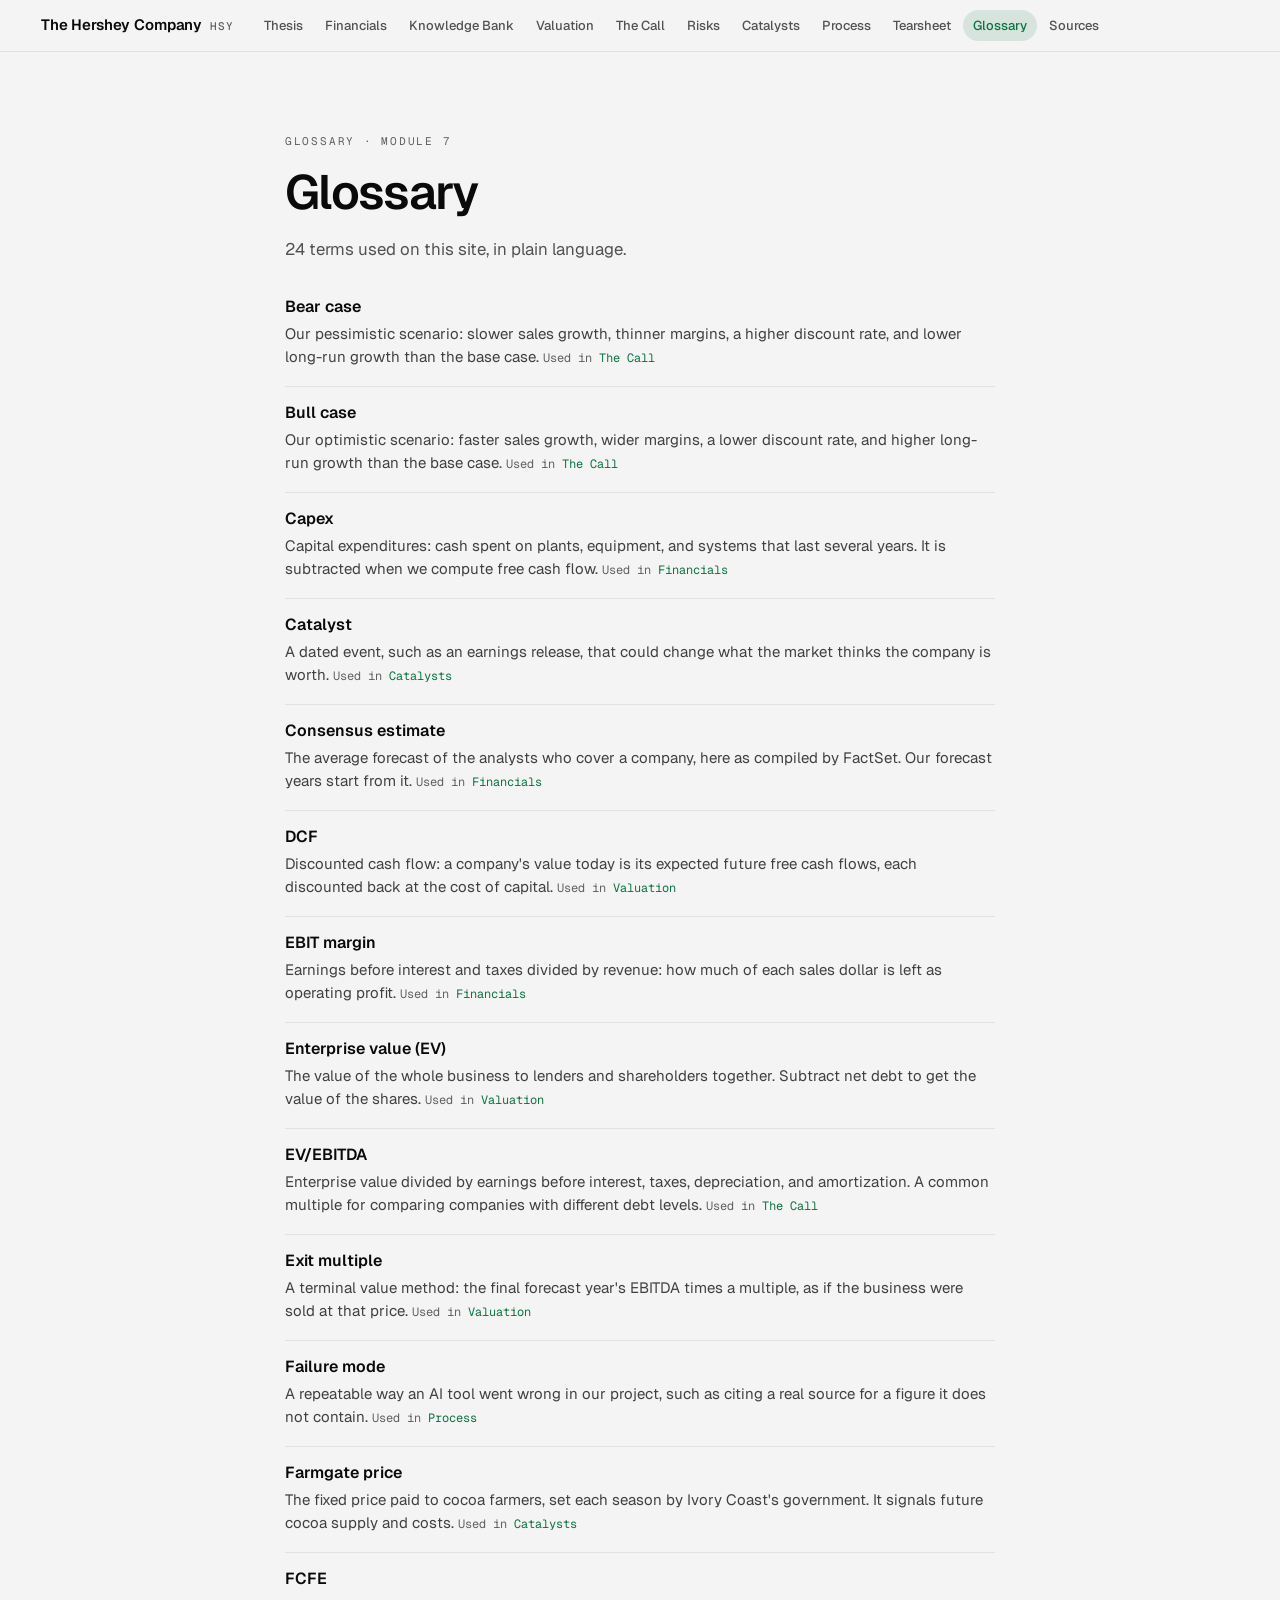
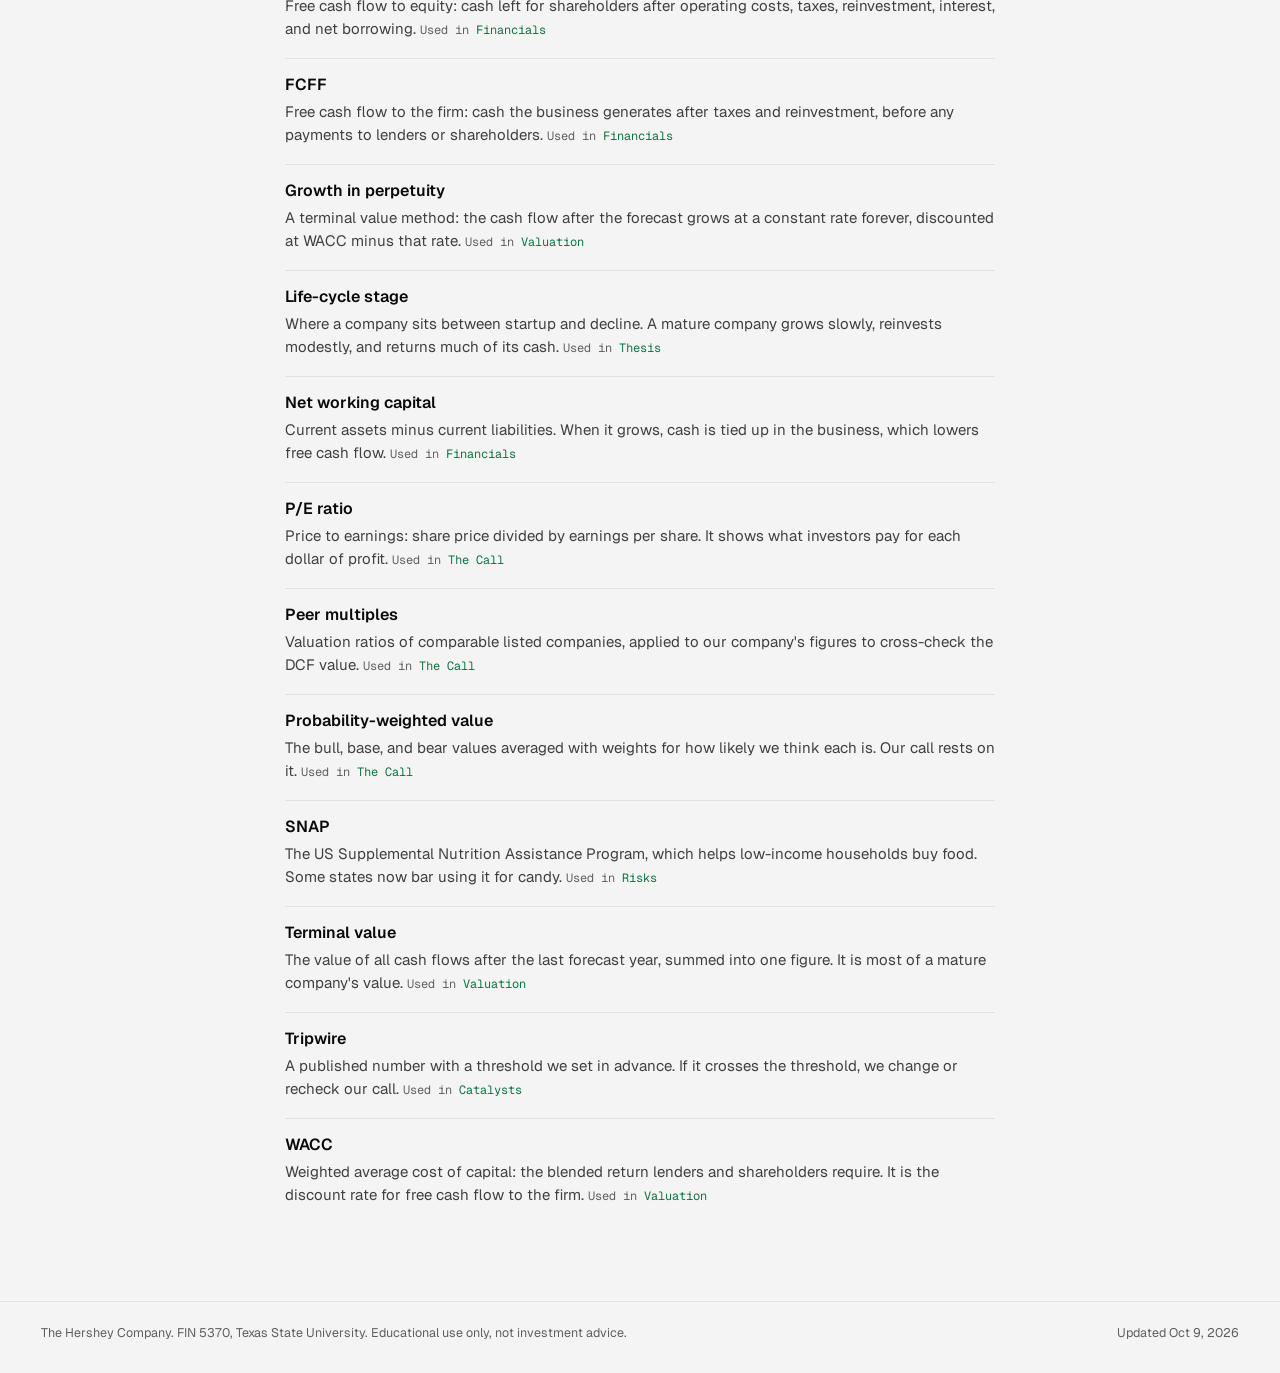
==== commit 4e64e67d: "Module 7: Milestone 6 memo filed (S24 to S26, 12 notes); Process section, Tearsheet, Glossary, and S" ====
--- a/site/glossary.html
+++ b/site/glossary.html
@@ -21,6 +21,7 @@
       <a href="index.html#risks">Risks</a>
       <a href="index.html#catalysts">Catalysts</a>
       <a href="index.html#process">Process</a>
+      <a href="tearsheet.html">Tearsheet</a>
       <a href="glossary.html">Glossary</a>
       <a href="sources.html">Sources</a>
     </nav>
@@ -38,5 +39,6 @@
   <script src="data/financials.js"></script>
   <script src="content.js"></script>
   <script src="app.js"></script>
+  <script src="glossary.js"></script>
 </body>
 </html>
--- a/site/styles.css
+++ b/site/styles.css
@@ -206,7 +206,7 @@
 .check-dot { flex: none; width: 8px; height: 8px; margin-top: 5px; border-radius: 999px; background: var(--accent); }
 .check-dot.moved { background: var(--derived); }
 
-/* ---------- reading pages: Glossary, Sources ---------- */
+/* ---------- reading pages: Tearsheet, Glossary, Sources ---------- */
 .page { max-width: 72ch; margin: 0 auto; padding: clamp(40px, 9vh, 96px) var(--gutter); min-height: calc(var(--slide-h) - 80px); }
 .page .section-label { font-family: var(--mono); font-size: 11px; letter-spacing: 0.16em; text-transform: uppercase; color: var(--fg-mute); margin-bottom: 16px; }
 .page h1 { font-size: clamp(2rem, 4.4vw, 3rem); letter-spacing: -0.035em; margin-bottom: 18px; }
@@ -451,3 +451,161 @@
   .rk-date { grid-column: 1 / -1; }
   .rk-foot { flex-wrap: wrap; }
 }
+
+/* Process */
+.pr-body { flex: 1; min-height: 0; display: grid; grid-template-columns: minmax(0, 1.45fr) minmax(0, 1fr) minmax(0, 1fr); gap: clamp(12px, 1.4vw, 22px); }
+.pr-card { position: relative; min-height: 0; display: flex; flex-direction: column; padding: clamp(10px, 1.8vh, 20px) clamp(14px, 1.6vw, 22px); }
+.pr-title { font-size: 14px; font-weight: 600; letter-spacing: -0.01em; margin-bottom: clamp(4px, 0.8vh, 8px); }
+.pr-mods, .pr-fails, .pr-recs { list-style: none; margin: 0; padding: 0; flex: 1; min-height: 0; display: flex; flex-direction: column; justify-content: space-around; }
+.pr-mods > li, .pr-fails > li, .pr-recs > li { position: relative; border-top: 1px solid var(--line); }
+.pr-row { width: 100%; display: grid; grid-template-columns: 1.4rem minmax(0, 1fr) auto; align-items: center; column-gap: 12px;
+  padding: clamp(2px, 0.7vh, 8px) 8px; margin: 0; font: inherit; color: inherit; text-align: left; background: none; border: 0;
+  border-radius: calc(var(--radius) - 4px); cursor: pointer; transition: background-color 0.15s, transform 0.1s; }
+.pr-row:hover { background: var(--bg-deep); }
+.pr-row[aria-expanded="true"] { background: var(--accent-soft); }
+.pr-row:active { transform: scale(0.99); }
+.pr-num { font-family: var(--mono); font-size: 13px; color: var(--fg-mute); }
+.pr-main { min-width: 0; display: flex; flex-direction: column; gap: 3px; }
+.pr-task { font-size: 14px; line-height: 1.3; color: var(--ink); overflow: hidden; text-overflow: ellipsis; white-space: nowrap; }
+.pr-chips { display: flex; flex-wrap: wrap; gap: 6px; }
+.pr-verdict, .pr-fail { display: inline-block; font-family: var(--mono); font-size: 11px; font-weight: 500; line-height: 1.3; padding: 2px 8px;
+  border-radius: 999px; white-space: nowrap; }
+.pr-v-held { color: var(--accent); background: var(--accent-soft); }
+.pr-v-mixed { color: var(--derived); background: rgba(147, 96, 15, 0.12); }
+.pr-v-misled { color: var(--estimate); background: rgba(155, 61, 61, 0.1); }
+.pr-fail { font-weight: 400; color: var(--fg-dim); border: 1px solid var(--line-strong); padding: 1px 8px; }
+.pr-count { font-family: var(--mono); font-size: 12px; color: var(--fg-mute); white-space: nowrap; }
+.pr-count b { font-size: 15px; font-weight: 500; color: var(--ink); }
+.pr-tip { display: none; left: 2.6rem; right: 8px; bottom: calc(100% - 2px); min-width: 0; font-family: var(--sans); font-size: 13px; line-height: 1.4; }
+.pr-mods > li:hover .pr-tip, .pr-mods > li:focus-within .pr-tip { display: block; }
+.pr-mods > li:has(.pr-row[aria-expanded="true"]) .pr-tip { display: none; }
+.pr-cap { margin-top: clamp(4px, 0.8vh, 8px); font-family: var(--mono); font-size: 11px; color: var(--fg-mute); }
+.pr-cap a { color: var(--accent); text-decoration: none; }
+.pr-cap a:hover { text-decoration: underline; }
+.pr-pop { top: clamp(36px, 5vh, 46px); bottom: 10px; left: 10px; right: 10px; }
+.pr-pop-head { display: flex; align-items: baseline; justify-content: space-between; gap: 12px; flex-wrap: wrap; }
+.pr-pop-head h4 { margin: 0; }
+.pr-pop-sum { font-family: var(--mono); font-size: 11px; color: var(--fg-mute); }
+.pop .pr-pop-ver { margin: 4px 0 8px; color: var(--fg-dim); }
+.pr-log { margin: 0 0 8px; padding-left: 20px; }
+.pop .pr-log li { display: grid; grid-template-columns: minmax(0, 1fr) auto; gap: 12px; align-items: baseline; margin: 0; padding: 5px 0;
+  border-top: 1px solid var(--line); }
+.pr-log-v { font-family: var(--mono); font-size: 11px; max-width: 13rem; text-align: right; }
+.pr-k-helped { color: var(--accent); } .pr-k-misled { color: var(--estimate); } .pr-k-didNotHelp { color: var(--derived); } .pr-k-other { color: var(--fg-mute); }
+.pr-fails > li, .pr-recs > li { padding: clamp(5px, 1.1vh, 10px) 0; }
+.pr-fail-top { display: flex; align-items: center; justify-content: space-between; gap: 8px; }
+.pr-fails .pr-fail { color: var(--ink); }
+.pr-mod { font-family: var(--mono); font-size: 11px; color: var(--fg-mute); white-space: nowrap; }
+.pr-ex { margin-top: 5px; font-size: 14px; line-height: 1.35; color: var(--ink-2); }
+.pr-note { font-family: var(--mono); font-size: 11px; color: var(--accent); text-decoration: none; }
+.pr-note:hover { text-decoration: underline; }
+.pr-recs > li { display: grid; grid-template-columns: 1.4rem minmax(0, 1fr); column-gap: 8px; }
+.pr-rec-n { font-family: var(--mono); font-size: 13px; font-weight: 500; color: var(--accent); line-height: 1.35; }
+.pr-rec { font-size: 14px; line-height: 1.35; color: var(--ink); }
+.pr-from { display: inline-block; margin-top: 4px; font-family: var(--mono); font-size: 11px; color: var(--fg-mute); }
+@media (max-width: 899px), (max-height: 599px) {
+  .pr-body { grid-template-columns: minmax(0, 1fr); }
+  .pr-card { min-height: 0; }
+  .pr-mods, .pr-fails, .pr-recs { flex: none; }
+  .pr-task { white-space: normal; }
+  .pr-tip { display: none !important; }
+  .pr-pop { position: fixed; top: auto; bottom: 12px; left: 12px; right: 12px; max-height: 70vh; }
+}
+
+/* Tearsheet, Glossary, and Sources */
+.page-wide { max-width: 1120px; }
+/* Tearsheet: one screen */
+.ts { height: var(--slide-h); max-width: 1440px; margin: 0 auto; padding: clamp(16px, 3.4vh, 40px) var(--gutter) clamp(12px, 2.4vh, 24px);
+  display: flex; flex-direction: column; gap: clamp(12px, 2.6vh, 28px); }
+.ts-top { display: grid; grid-template-columns: minmax(0, 1.4fr) minmax(0, 1fr); gap: clamp(20px, 4vw, 64px); align-items: end; }
+.ts-label { font-family: var(--mono); font-size: 11px; letter-spacing: 0.16em; text-transform: uppercase; color: var(--fg-mute); margin-bottom: 8px; }
+.ts-id h1 { font-size: clamp(1.8rem, min(3.6vw, 6vh), 3.2rem); letter-spacing: -0.035em; }
+.ts-tick { font-family: var(--mono); font-size: 0.38em; font-weight: 500; letter-spacing: 0.06em; color: var(--fg-mute); vertical-align: middle; }
+.ts-thesis { margin-top: clamp(6px, 1.2vh, 12px); font-size: clamp(1rem, 2.3vh, 1.25rem); line-height: 1.35; color: var(--ink-2); max-width: 46ch; }
+.ts-callbox { display: grid; grid-template-columns: auto minmax(0, 1fr); gap: 0; border-top: 1px solid var(--line-strong); }
+.ts-price, .ts-call { display: flex; flex-direction: column; gap: 2px; padding: 10px 0 0; }
+.ts-call { padding-left: 22px; margin-left: 22px; border-left: 1px solid var(--line-strong); }
+.ts-price b, .ts-call-word { font-size: clamp(1.5rem, min(2.6vw, 4.4vh), 2.3rem); font-weight: 600; letter-spacing: -0.03em; line-height: 1.1; font-variant-numeric: tabular-nums; }
+.ts-call-word { color: var(--accent); }
+.ts-price small, .ts-call small { font-family: var(--mono); font-size: 12px; color: var(--fg-dim); }
+.ts-k { font-family: var(--mono); font-size: 11px; color: var(--fg-mute); }
+.ts-values { display: grid; grid-template-columns: repeat(3, minmax(0, 1fr)); gap: clamp(12px, 1.4vw, 22px); }
+.ts-tile { background: var(--surface); border: 1px solid var(--line); border-radius: var(--radius); padding: clamp(10px, 1.8vh, 18px) clamp(14px, 1.6vw, 22px);
+  display: flex; flex-direction: column; gap: clamp(4px, 0.8vh, 8px); }
+.ts-tile-top { display: flex; justify-content: space-between; align-items: baseline; gap: 10px; margin-bottom: 2px; }
+.ts-go, .ts-col h2 a { color: var(--accent); text-decoration: none; }
+.ts-go { font-family: var(--mono); font-size: 11px; }
+.ts-go:hover, .ts-col h2 a:hover, .ts-item:hover { text-decoration: underline; }
+.ts-pair { display: grid; grid-template-columns: minmax(0, 1fr) auto 4.2rem; align-items: baseline; gap: 10px; padding: 3px 0; border-top: 1px solid var(--line); }
+.ts-pair-k { font-size: 14px; color: var(--ink-2); }
+.ts-pair-v { font-size: clamp(1.15rem, min(1.9vw, 3.4vh), 1.6rem); font-weight: 600; letter-spacing: -0.02em; font-variant-numeric: tabular-nums; }
+.ts-pair-d { font-family: var(--mono); font-size: 12px; color: var(--accent); text-align: right; }
+.ts-range { font-size: clamp(1.4rem, min(2.4vw, 4.4vh), 2.1rem); font-weight: 600; letter-spacing: -0.03em; font-variant-numeric: tabular-nums; padding-top: 4px; border-top: 1px solid var(--line); }
+.ts-range span { font-size: 0.55em; font-weight: 400; color: var(--fg-mute); letter-spacing: 0; }
+.ts-cap { margin-top: auto; display: flex; align-items: center; gap: 6px; font-family: var(--mono); font-size: 11px; color: var(--fg-mute); }
+.ts-dot { flex: none; width: 7px; height: 7px; border-radius: 999px; background: var(--accent); }
+.ts-dot.off { background: var(--derived); }
+.ts-grid { flex: 1; min-height: 0; display: grid; grid-template-columns: repeat(3, minmax(0, 1fr)); gap: clamp(16px, 2.4vw, 40px); }
+.ts-col { min-height: 0; border-top: 1px solid var(--line-strong); padding-top: clamp(8px, 1.4vh, 14px); }
+.ts-col h2 { font-size: 15px; letter-spacing: -0.01em; margin-bottom: clamp(4px, 1vh, 10px); }
+.ts-list { list-style: none; margin: 0; padding: 0; }
+.ts-list li { display: flex; flex-direction: column; gap: 2px; padding: clamp(5px, 1vh, 9px) 0; border-top: 1px solid var(--line); }
+.ts-list li:first-child { border-top: 0; padding-top: 0; }
+.ts-item { font-size: 14.5px; font-weight: 600; line-height: 1.3; color: var(--ink); text-decoration: none; }
+.ts-item b { font-variant-numeric: tabular-nums; }
+.ts-sub { font-size: 13px; line-height: 1.35; color: var(--fg-dim); }
+.ts-act { color: var(--estimate); }
+.ts-when { font-family: var(--mono); font-size: 12px; color: var(--fg-mute); }
+.ts-foot { display: flex; justify-content: space-between; align-items: center; gap: 16px; padding-top: clamp(8px, 1.4vh, 12px);
+  border-top: 1px solid var(--line); font-family: var(--mono); font-size: 11px; color: var(--fg-mute); }
+@media (max-width: 899px), (max-height: 599px) {
+  .ts { height: auto; }
+  .ts-top, .ts-values, .ts-grid { grid-template-columns: minmax(0, 1fr); }
+  .ts-callbox { grid-template-columns: minmax(0, 1fr) minmax(0, 1fr); }
+}
+@media print {
+  @page { size: letter landscape; margin: 0.45in; }
+  html, body { background: #fff; }
+  body { -webkit-print-color-adjust: exact; print-color-adjust: exact; }
+  .topbar, .footer, .ts-print { display: none !important; }
+  .ts { height: auto; max-width: none; padding: 0; gap: 14px; break-inside: avoid; }
+  .ts-top, .ts-callbox { grid-template-columns: minmax(0, 1.4fr) minmax(0, 1fr); }
+  .ts-values, .ts-grid { grid-template-columns: repeat(3, minmax(0, 1fr)); }
+  .ts-tile { border-color: var(--line-strong); }
+  .ts-go { display: none; }
+}
+/* Glossary */
+dl.glossary { margin: 0; }
+dl.glossary dt { scroll-margin-top: calc(var(--bar-h) + 16px); padding-top: 14px; border-top: 1px solid var(--line); }
+dl.glossary dt:first-child { border-top: 0; }
+dl.glossary dd { margin: 4px 0 14px; font-size: 15px; line-height: 1.5; }
+.gl-sec { font-family: var(--mono); font-size: 12px; color: var(--accent); text-decoration: none; white-space: nowrap; }
+.gl-sec::before { content: "Used in "; color: var(--fg-mute); }
+.gl-sec:hover { text-decoration: underline; }
+dl.glossary dt:target { color: var(--accent); }
+/* Sources */
+.src-cap { font-family: var(--mono); font-size: 12px; color: var(--fg-dim); margin-bottom: 14px; }
+.src-wrap { overflow-x: auto; background: var(--surface); border: 1px solid var(--line); border-radius: var(--radius); padding: 4px 16px; }
+.src-table { width: 100%; border-collapse: collapse; font-size: 14px; }
+.src-table th, .src-table td { padding: 8px 10px; text-align: left; vertical-align: baseline; }
+.src-table th:first-child, .src-table td:first-child { padding-left: 0; }
+.src-table th:last-child, .src-table td:last-child { padding-right: 0; }
+.src-table thead th { font-family: var(--mono); font-size: 11px; font-weight: 500; color: var(--fg-dim); border-bottom: 1px solid var(--line-strong); white-space: nowrap; }
+.src-table tbody tr + tr > * { border-top: 1px solid var(--line); }
+.src-table tbody tr { scroll-margin-top: calc(var(--bar-h) + 16px); }
+.src-table tbody tr:target > * { background: var(--accent-soft); }
+.src-table tfoot td { border-top: 1px solid var(--line-strong); font-family: var(--mono); font-size: 12px; color: var(--fg-dim); }
+.src-id a { font-family: var(--mono); font-size: 12.5px; font-weight: 500; color: var(--ink); text-decoration: none; }
+.src-title a { color: var(--ink); font-weight: 500; text-decoration: none; }
+.src-title a:hover, .src-link a:hover { text-decoration: underline; }
+.src-pub { color: var(--ink-2); }
+.src-date { font-family: var(--mono); font-size: 12px; color: var(--ink-2); white-space: nowrap; }
+.src-date.none { color: var(--derived); }
+.src-link a { font-family: var(--mono); font-size: 12px; color: var(--accent); text-decoration: none; word-break: break-all; }
+.src-file { font-family: var(--mono); font-size: 12px; color: var(--fg-dim); word-break: break-word; }
+.src-n { font-family: var(--mono); font-size: 12.5px; text-align: right; font-variant-numeric: tabular-nums; }
+/* Trim for presenting (Module 7): the Valuation pop-out for what moves value */
+.val-more { position: relative; margin-top: auto; padding-top: clamp(6px, 1.2vh, 10px); }
+.val-more .pop { left: 0; right: 0; max-height: min(320px, 46vh); }
+.val-more .pop .val-line { font-size: 13px; line-height: 1.45; color: var(--ink-2); margin: 0 0 6px; }
+.val-more .pop .val-line:last-child { margin-bottom: 0; }
